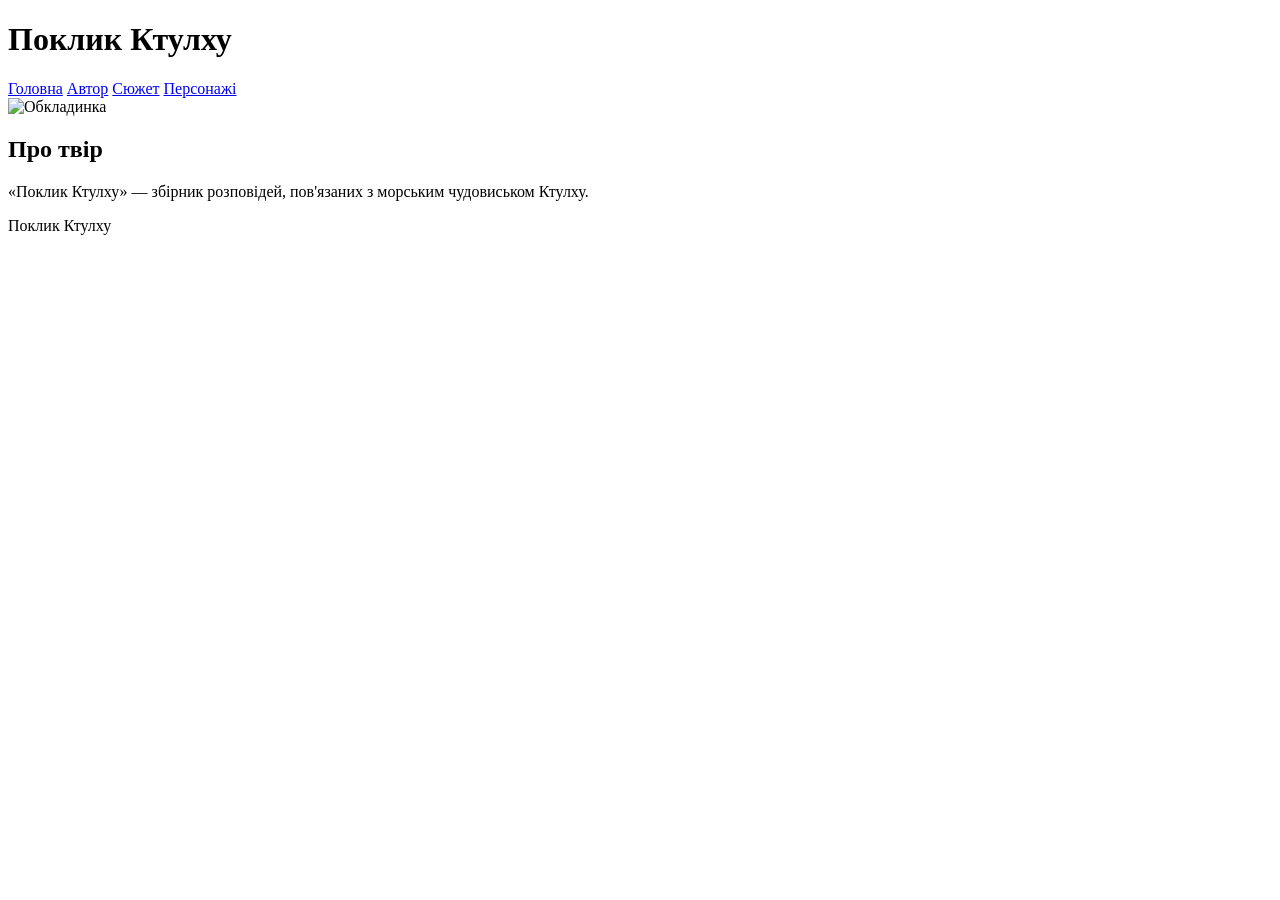
==== index.html @ a7cfe638 "Add files via upload" ====
<!DOCTYPE html><html lang="uk"><head><meta charset="UTF-8"><title>Поклик Ктулху</title><link rel="stylesheet" href="style.css"></head><body>
<header><h1>Поклик Ктулху</h1>
<nav>
<a href="index.html">Головна</a>
<a href="author.html">Автор</a>
<a href="plot.html">Сюжет</a>
<a href="characters.html">Персонажі</a>
</nav>
</header>
<div class="container"><img src="img/cover.jpg" alt="Обкладинка"><div class="card"><h2>Про твір</h2><p>«Поклик Ктулху» — збірник розповідей, пов'язаних з морським чудовиськом Ктулху.</p></div></div>
<footer>Поклик Ктулху</footer></body></html>
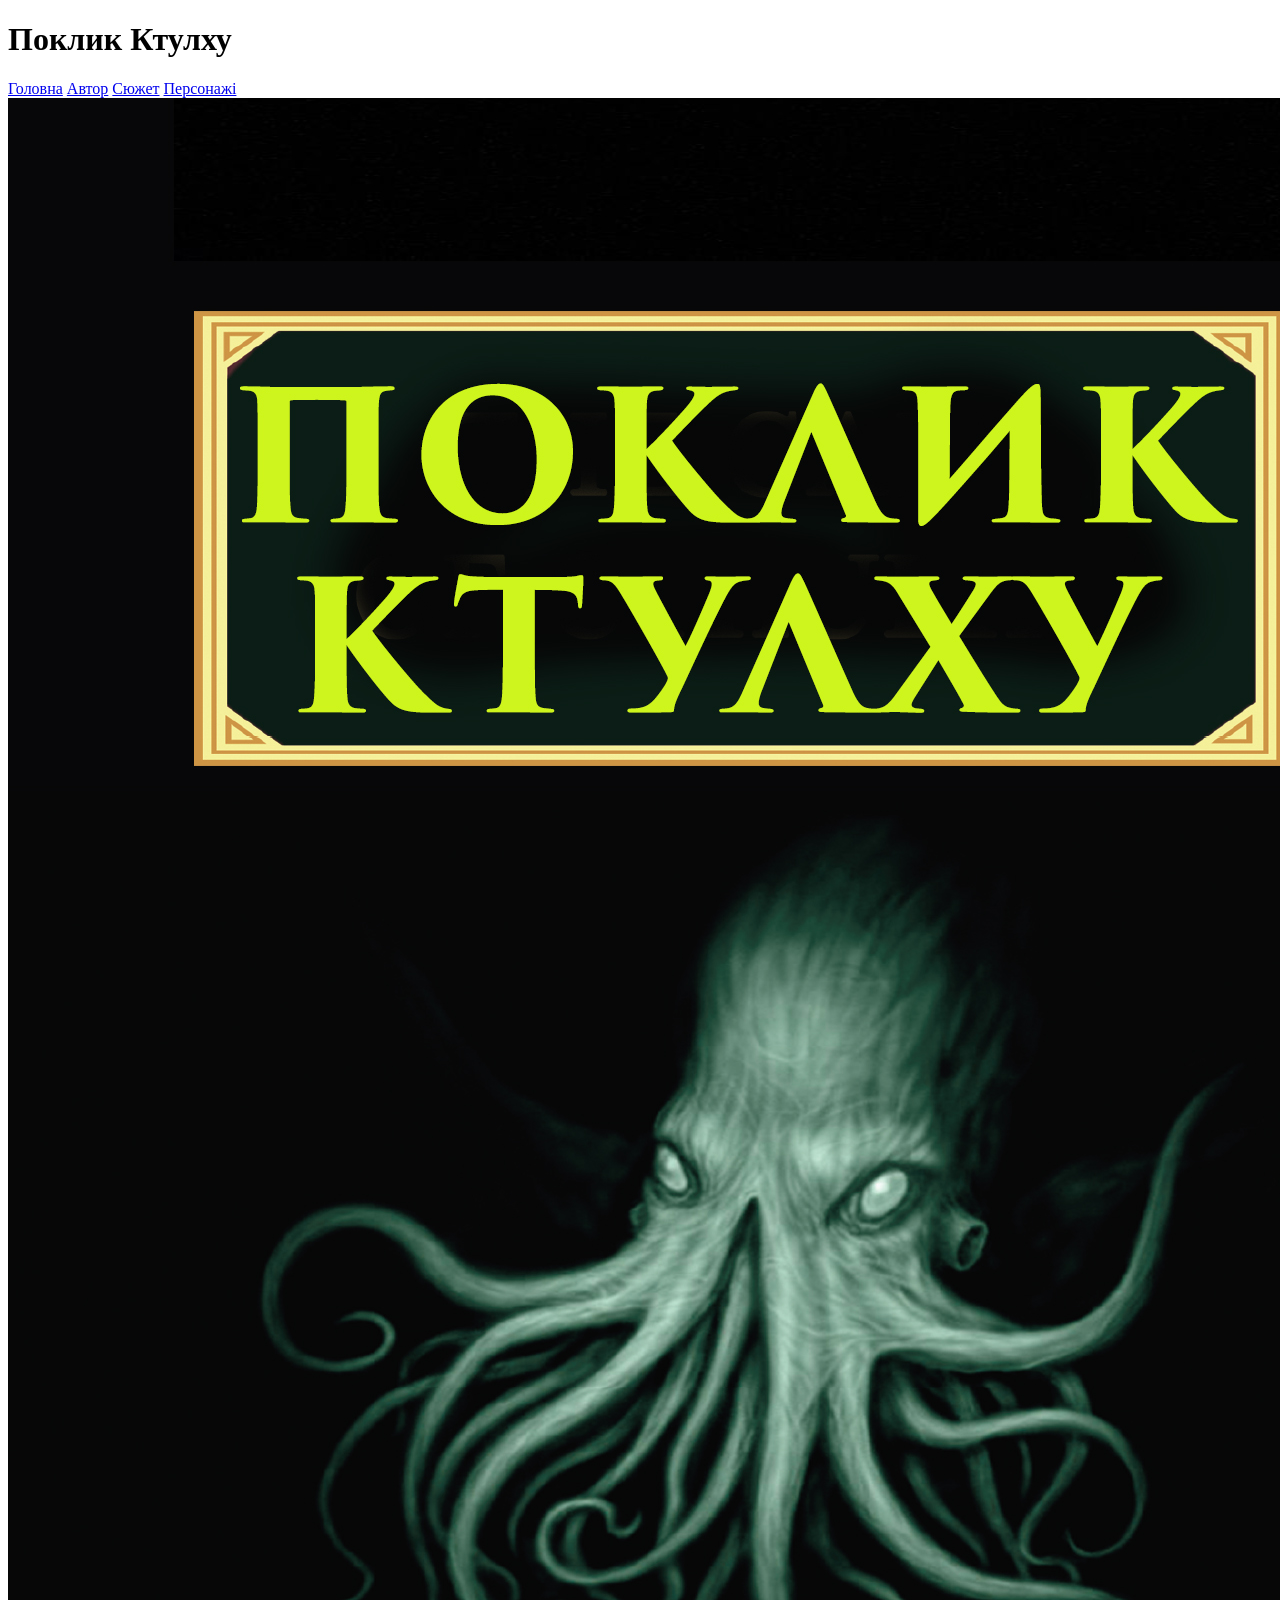
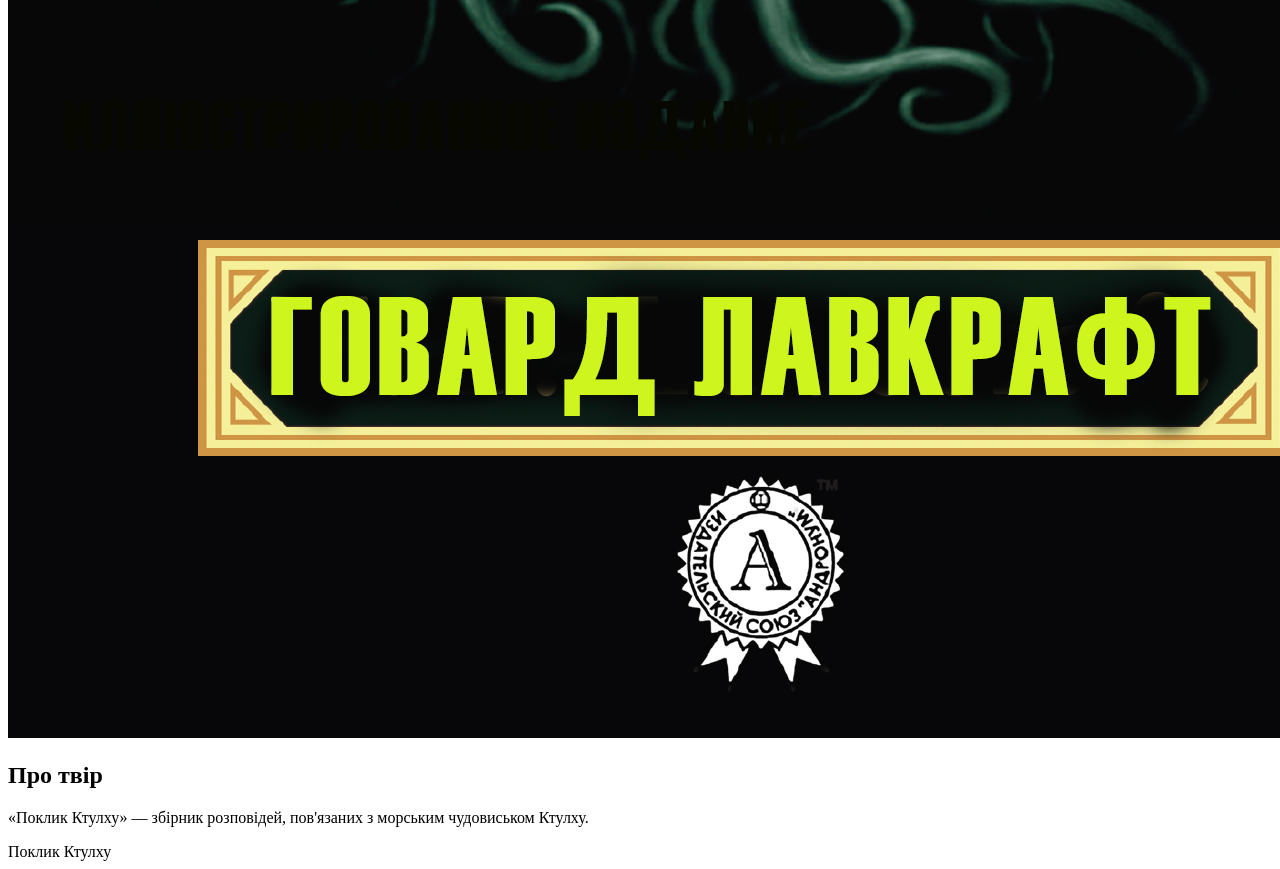
==== commit 507a9c7c: "Update index.html" ====
--- a/index.html
+++ b/index.html
@@ -7,5 +7,5 @@
 <a href="characters.html">Персонажі</a>
 </nav>
 </header>
-<div class="container"><img src="img/cover.jpg" alt="Обкладинка"><div class="card"><h2>Про твір</h2><p>«Поклик Ктулху» — збірник розповідей, пов'язаних з морським чудовиськом Ктулху.</p></div></div>
-<footer>Поклик Ктулху</footer></body></html>+<div class="container"><img src="cover.jpg" alt="Обкладинка"><div class="card"><h2>Про твір</h2><p>«Поклик Ктулху» — збірник розповідей, пов'язаних з морським чудовиськом Ктулху.</p></div></div>
+<footer>Поклик Ктулху</footer></body></html>
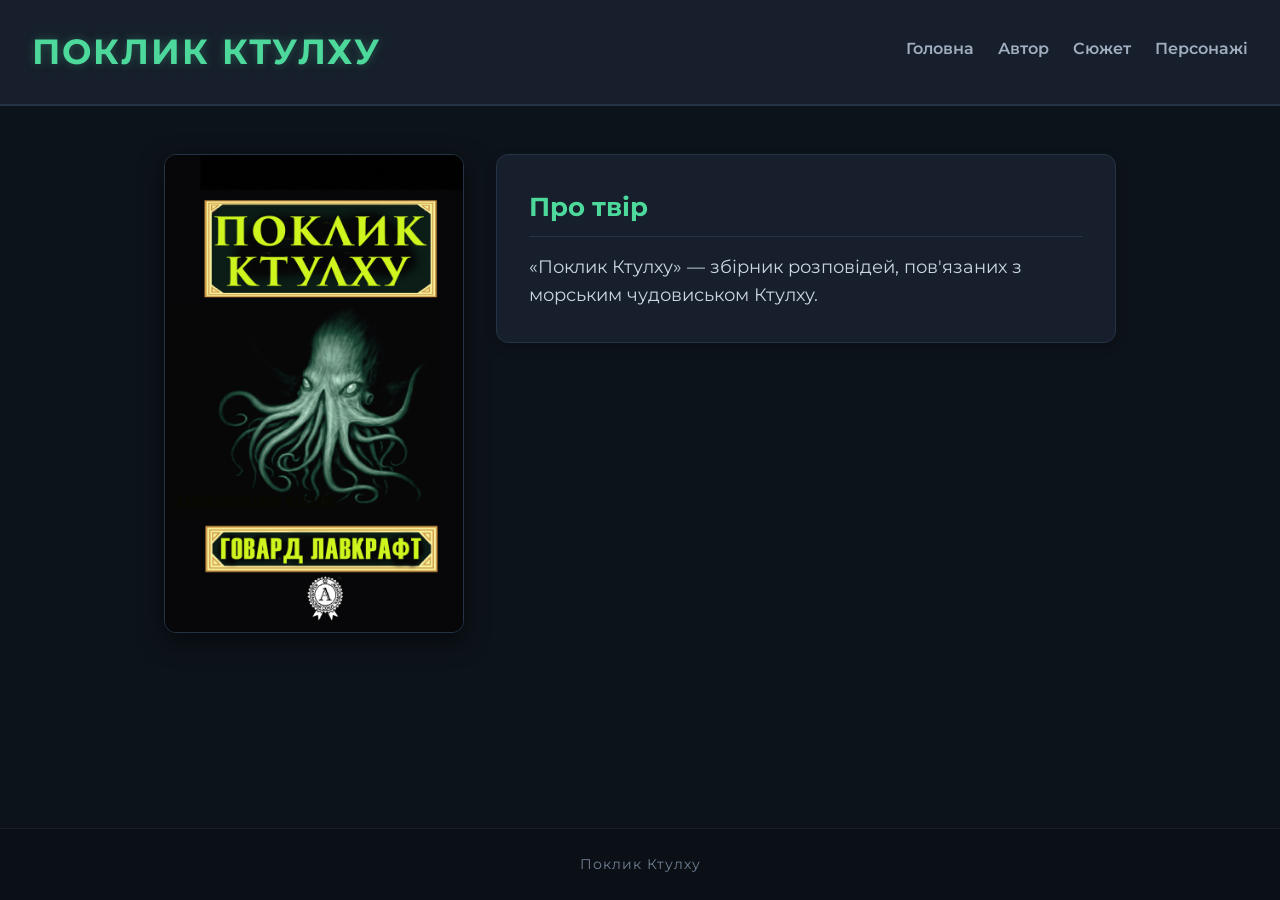
==== commit e09df500: "Update index.html" ====
--- a/index.html
+++ b/index.html
@@ -1,4 +1,4 @@
-<!DOCTYPE html><html lang="uk"><head><meta charset="UTF-8"><title>Поклик Ктулху</title><link rel="stylesheet" href="style.css"></head><body>
+<!DOCTYPE html><html lang="uk"><head><meta charset="UTF-8"><title>Поклик Ктулху</title><link rel="stylesheet" href="qtmlstyle.css"></head><body>
 <header><h1>Поклик Ктулху</h1>
 <nav>
 <a href="index.html">Головна</a>
--- a/qtmlstyle.css
+++ b/qtmlstyle.css
@@ -0,0 +1,146 @@
+@import url('https://fonts.googleapis.com/css2?family=Montserrat:wght@300;400;600;700&display=swap');
+
+* {
+    margin: 0;
+    padding: 0;
+    box-sizing: border-box;
+}
+
+body {
+    font-family: 'Montserrat', sans-serif;
+    background-color: #0d131a;
+    color: #e2e8f0;
+    line-height: 1.6;
+    display: flex;
+    flex-direction: column;
+    min-height: 100vh;
+}
+
+header {
+    background-color: #161f2b;
+    border-bottom: 2px solid #243346;
+    padding: 1.5rem 2rem;
+    display: flex;
+    flex-direction: column;
+    align-items: center;
+    gap: 1rem;
+}
+
+header h1 {
+    font-size: 2.2rem;
+    font-weight: 700;
+    color: #4ed99c;
+    text-transform: uppercase;
+    letter-spacing: 2px;
+    text-shadow: 0 0 10px rgba(78, 217, 156, 0.3);
+}
+
+nav {
+    display: flex;
+    gap: 1.5rem;
+}
+
+nav a {
+    color: #a0aec0;
+    text-decoration: none;
+    font-weight: 600;
+    font-size: 1rem;
+    transition: color 0.3s ease, border-bottom 0.3s ease;
+    padding-bottom: 5px;
+    border-bottom: 2px solid transparent;
+}
+
+nav a:hover, nav a:focus {
+    color: #4ed99c;
+    border-bottom: 2px solid #4ed99c;
+}
+
+.container {
+    flex: 1;
+    max-width: 1000px;
+    width: 100%;
+    margin: 3rem auto;
+    padding: 0 1.5rem;
+    display: flex;
+    flex-direction: column;
+    gap: 2rem;
+    align-items: center;
+}
+
+.container img {
+    max-width: 300px;
+    width: 100%;
+    border-radius: 12px;
+    box-shadow: 0 8px 24px rgba(0, 0, 0, 0.5);
+    border: 1px solid #243346;
+    transition: transform 0.3s ease;
+}
+
+.container img:hover {
+    transform: scale(1.03);
+}
+
+.card {
+    background: #161f2b;
+    border: 1px solid #243346;
+    border-radius: 12px;
+    padding: 2rem;
+    width: 100%;
+    box-shadow: 0 4px 12px rgba(0, 0, 0, 0.2);
+}
+
+.card h2 {
+    font-size: 1.6rem;
+    color: #4ed99c;
+    margin-bottom: 1rem;
+    border-bottom: 1px solid #243346;
+    padding-bottom: 0.5rem;
+}
+
+.card p {
+    color: #cbd5e0;
+    font-size: 1.1rem;
+}
+
+.card ul {
+    list-style: none;
+}
+
+.card ul li {
+    position: relative;
+    padding-left: 1.5rem;
+    margin-bottom: 0.8rem;
+    font-size: 1.1rem;
+    color: #cbd5e0;
+}
+
+.card ul li::before {
+    content: "•";
+    position: absolute;
+    left: 0;
+    color: #4ed99c;
+    font-size: 1.5rem;
+    top: -4px;
+}
+
+footer {
+    background-color: #0b1016;
+    color: #718096;
+    text-align: center;
+    padding: 1.5rem;
+    font-size: 0.9rem;
+    border-top: 1px solid #161f2b;
+    letter-spacing: 1px;
+}
+
+@media (min-width: 768px) {
+    .container {
+        flex-direction: row;
+        align-items: flex-start;
+    }
+    
+    header {
+        flex-direction: row;
+        justify-content: space-between;
+    }
+}
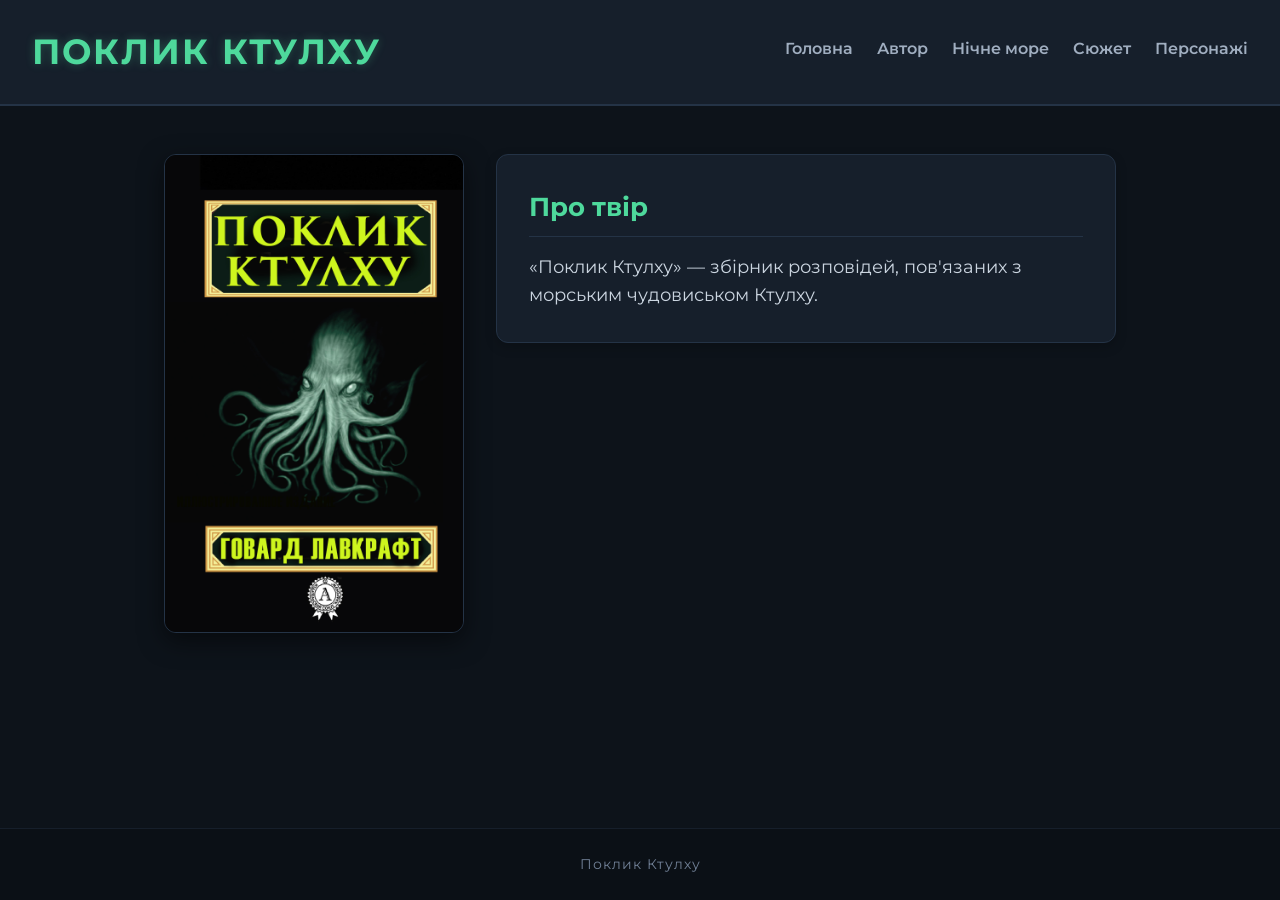
==== commit 33a2d8e5: "Update index.html" ====
--- a/index.html
+++ b/index.html
@@ -3,6 +3,7 @@
 <nav>
 <a href="index.html">Головна</a>
 <a href="author.html">Автор</a>
+<a href="api.html">Нічне море</a>
 <a href="plot.html">Сюжет</a>
 <a href="characters.html">Персонажі</a>
 </nav>
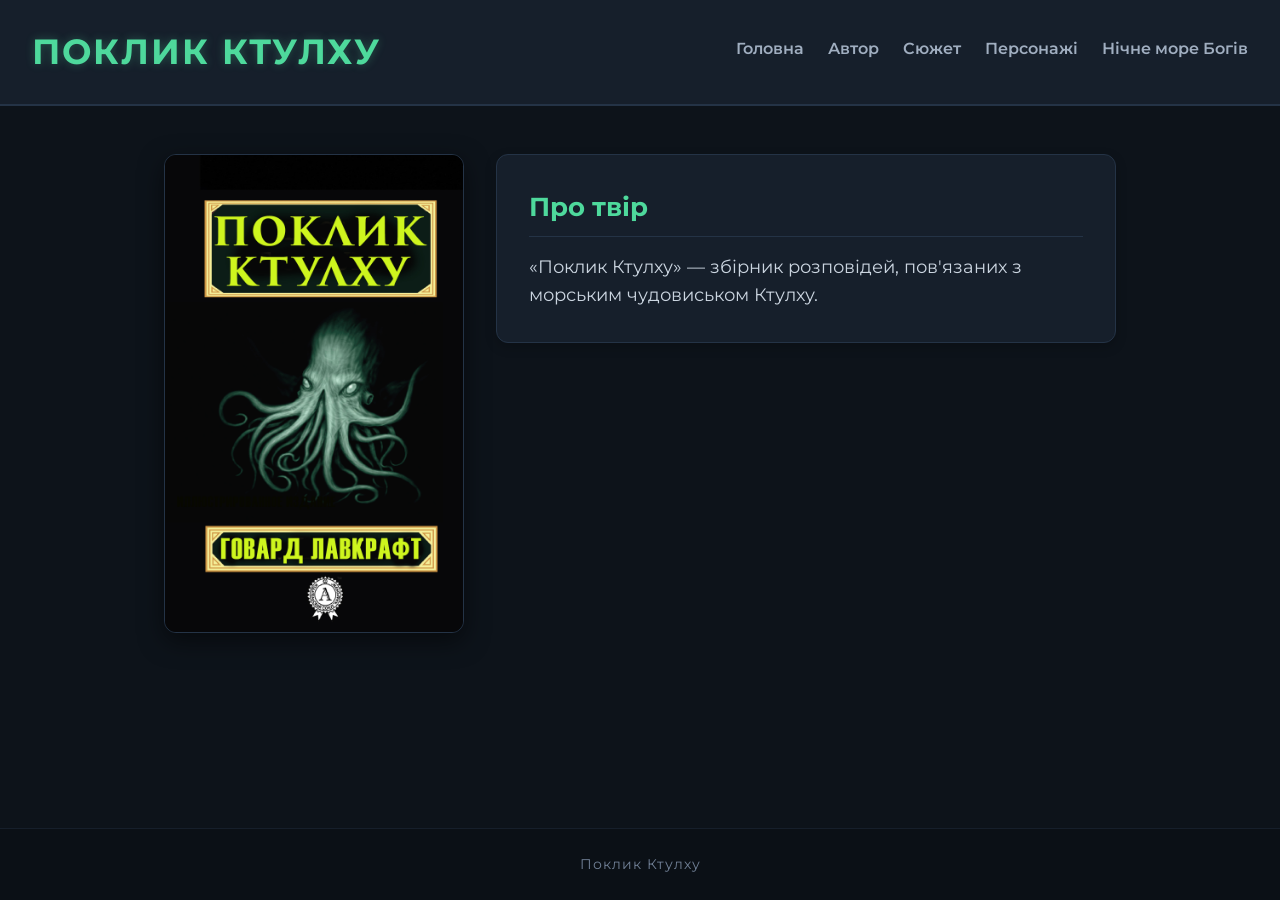
==== commit f3f90cd1: "Update index.html" ====
--- a/index.html
+++ b/index.html
@@ -3,9 +3,9 @@
 <nav>
 <a href="index.html">Головна</a>
 <a href="author.html">Автор</a>
-<a href="api.html">Нічне море</a>
 <a href="plot.html">Сюжет</a>
 <a href="characters.html">Персонажі</a>
+  <a href="api.html">Нічне море Богів</a>
 </nav>
 </header>
 <div class="container"><img src="cover.jpg" alt="Обкладинка"><div class="card"><h2>Про твір</h2><p>«Поклик Ктулху» — збірник розповідей, пов'язаних з морським чудовиськом Ктулху.</p></div></div>
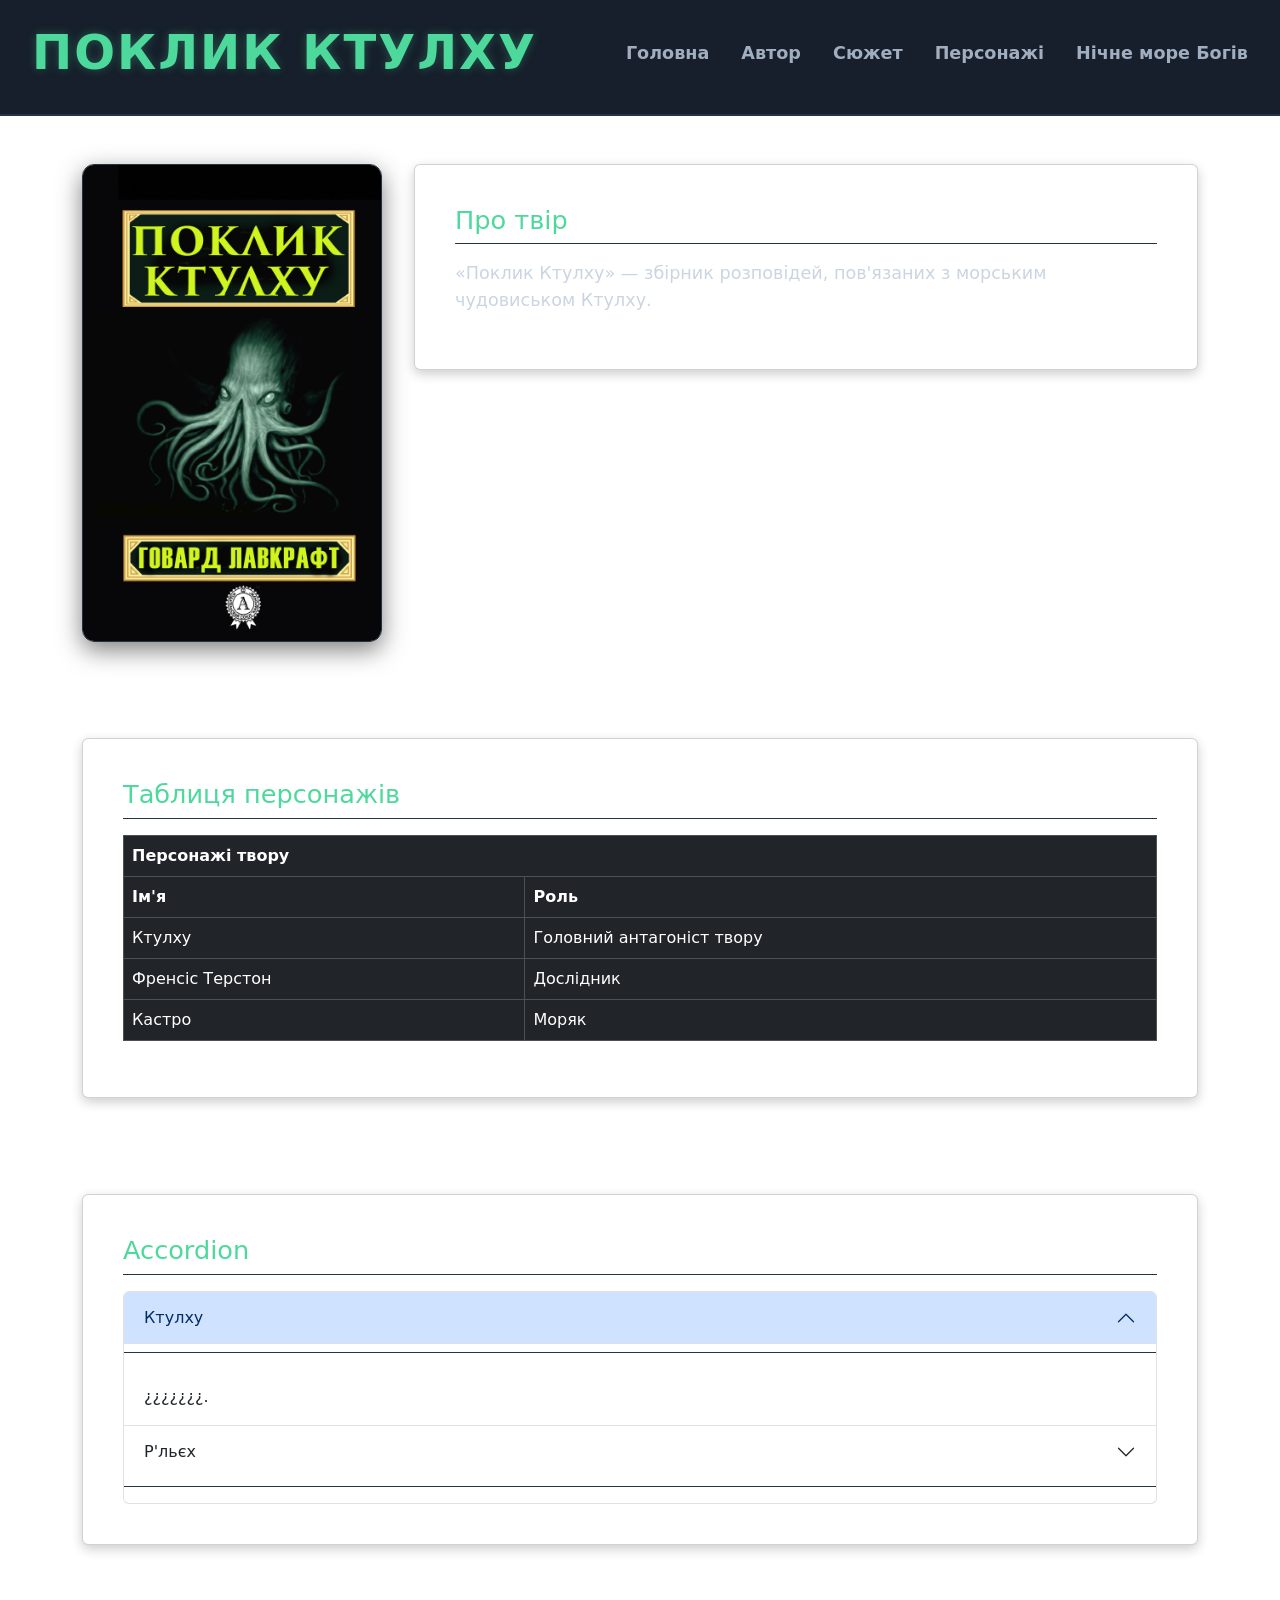
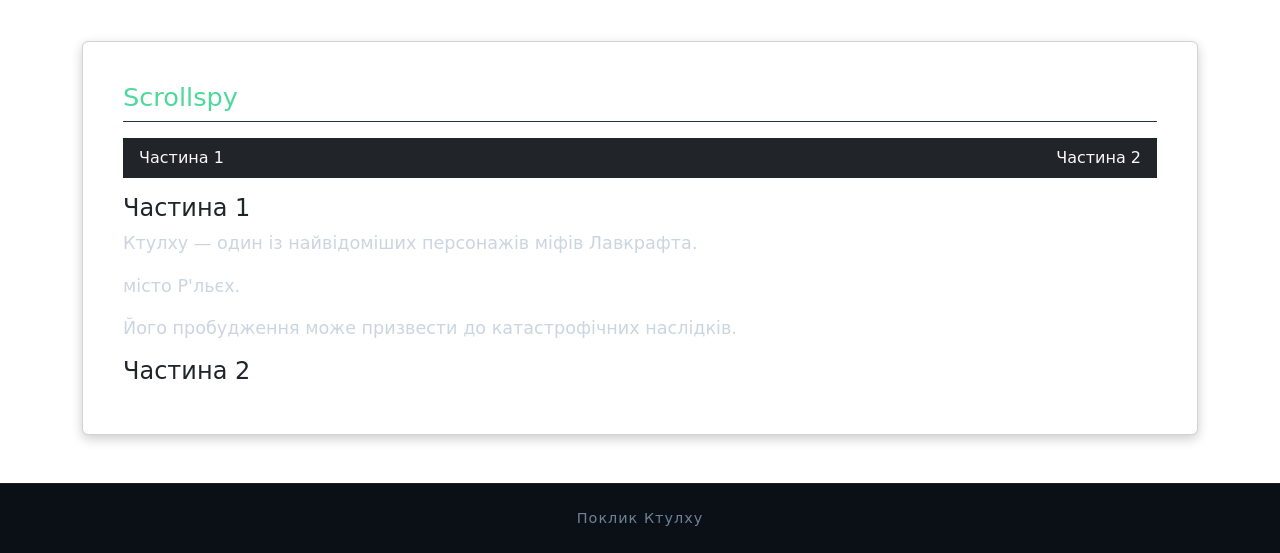
==== commit 00d6f362: "Update index.html" ====
--- a/index.html
+++ b/index.html
@@ -1,12 +1,204 @@
-<!DOCTYPE html><html lang="uk"><head><meta charset="UTF-8"><title>Поклик Ктулху</title><link rel="stylesheet" href="qtmlstyle.css"></head><body>
-<header><h1>Поклик Ктулху</h1>
-<nav>
-<a href="index.html">Головна</a>
-<a href="author.html">Автор</a>
-<a href="plot.html">Сюжет</a>
-<a href="characters.html">Персонажі</a>
-  <a href="api.html">Нічне море Богів</a>
-</nav>
+<!DOCTYPE html>
+<html lang="uk">
+<head>
+    <meta charset="UTF-8">
+    <title>Поклик Ктулху</title>
+
+    <link rel="stylesheet" href="qtmlstyle.css">
+
+    <link href="https://cdn.jsdelivr.net/npm/bootstrap@5.2.3/dist/css/bootstrap.min.css" rel="stylesheet">
+</head>
+
+<body>
+
+<header>
+    <h1>Поклик Ктулху</h1>
+
+    <nav>
+        <a href="index.html">Головна</a>
+        <a href="author.html">Автор</a>
+        <a href="plot.html">Сюжет</a>
+        <a href="characters.html">Персонажі</a>
+        <a href="api.html">Нічне море Богів</a>
+    </nav>
 </header>
-<div class="container"><img src="cover.jpg" alt="Обкладинка"><div class="card"><h2>Про твір</h2><p>«Поклик Ктулху» — збірник розповідей, пов'язаних з морським чудовиськом Ктулху.</p></div></div>
-<footer>Поклик Ктулху</footer></body></html>
+
+<div class="container">
+    <img src="cover.jpg" alt="Обкладинка">
+
+    <div class="card">
+        <h2>Про твір</h2>
+
+        <p>
+            «Поклик Ктулху» — збірник розповідей,
+            пов'язаних з морським чудовиськом Ктулху.
+        </p>
+    </div>
+</div>
+
+<div class="container">
+    <div class="card">
+
+        <h2>Таблиця персонажів</h2>
+
+        <table class="table table-dark table-bordered">
+
+            <tr>
+                <th colspan="2">Персонажі твору</th>
+            </tr>
+
+            <tr>
+                <th>Ім'я</th>
+                <th>Роль</th>
+            </tr>
+
+            <tr>
+                <td>Ктулху</td>
+                <td>Головний антагоніст твору</td>
+            </tr>
+
+            <tr>
+                <td>Френсіс Терстон</td>
+                <td>Дослідник</td>
+            </tr>
+
+            <tr>
+                <td>Кастро</td>
+                <td>Моряк</td>
+            </tr>
+
+        </table>
+
+    </div>
+</div>
+
+<div class="container">
+    <div class="card">
+
+        <h2>Accordion</h2>
+
+        <div class="accordion" id="accordionExample">
+
+            <div class="accordion-item">
+
+                <h2 class="accordion-header">
+                    <button
+                        class="accordion-button"
+                        type="button"
+                        data-bs-toggle="collapse"
+                        data-bs-target="#collapseOne">
+
+                        Ктулху
+
+                    </button>
+                </h2>
+
+                <div
+                    id="collapseOne"
+                    class="accordion-collapse collapse show">
+
+                    <div class="accordion-body">
+                        ¿¿¿¿¿¿¿.
+                    </div>
+
+                </div>
+
+            </div>
+
+            <div class="accordion-item">
+
+                <h2 class="accordion-header">
+                    <button
+                        class="accordion-button collapsed"
+                        type="button"
+                        data-bs-toggle="collapse"
+                        data-bs-target="#collapseTwo">
+
+                        Р'льєх
+
+                    </button>
+                </h2>
+
+                <div
+                    id="collapseTwo"
+                    class="accordion-collapse collapse">
+
+                    <div class="accordion-body">
+                        Затонуле місто.
+                    </div>
+
+                </div>
+
+            </div>
+
+        </div>
+
+    </div>
+</div>
+
+<div class="container">
+    <div class="card">
+
+        <h2>Scrollspy</h2>
+
+        <nav id="navbar-example" class="navbar bg-dark px-3 mb-3">
+
+            <a class="nav-link text-light" href="#part1">
+                Частина 1
+            </a>
+
+            <a class="nav-link text-light" href="#part2">
+                Частина 2
+            </a>
+
+        </nav>
+
+        <div
+            data-bs-spy="scroll"
+            data-bs-target="#navbar-example"
+            style="height:200px; overflow:auto; position:relative;">
+
+            <h4 id="part1">Частина 1</h4>
+
+            <p>
+                Ктулху — один із найвідоміших персонажів
+                міфів Лавкрафта.
+            </p>
+
+            <p>
+                місто Р'льєх.
+            </p>
+
+            <p>
+                Його пробудження може призвести до
+                катастрофічних наслідків.
+            </p>
+
+            <h4 id="part2">Частина 2</h4>
+
+            <p>
+                Р'льєх знаходиться посеред океану.
+            </p>
+
+            <p>
+                Його геометрія суперечить законам
+                людського розуміння.
+            </p>
+
+            <p>
+                Саме там очікує свого часу Ктулху.
+            </p>
+
+        </div>
+
+    </div>
+</div>
+
+<footer>
+    Поклик Ктулху
+</footer>
+
+<script src="https://cdn.jsdelivr.net/npm/bootstrap@5.2.3/dist/js/bootstrap.bundle.min.js"></script>
+
+</body>
+</html>
--- a/qtmlstyle.css
+++ b/qtmlstyle.css
@@ -143,4 +143,41 @@
         flex-direction: row;
         justify-content: space-between;
     }
-}+}
+/* щось */
+@media (min-width: 992px) {
+    .container {
+        max-width: 1100px;
+    }
+
+    header h1 {
+        font-size: 2.5rem;
+    }
+
+    nav {
+        gap: 2rem;
+    }
+
+    .card {
+        padding: 2.2rem;
+    }
+}
+
+/* ? */
+@media (min-width: 1200px) {
+    .container {
+        max-width: 1300px;
+    }
+
+    header h1 {
+        font-size: 3rem;
+    }
+
+    .card {
+        padding: 2.5rem;
+    }
+
+    nav a {
+        font-size: 1.1rem;
+    }
+}
